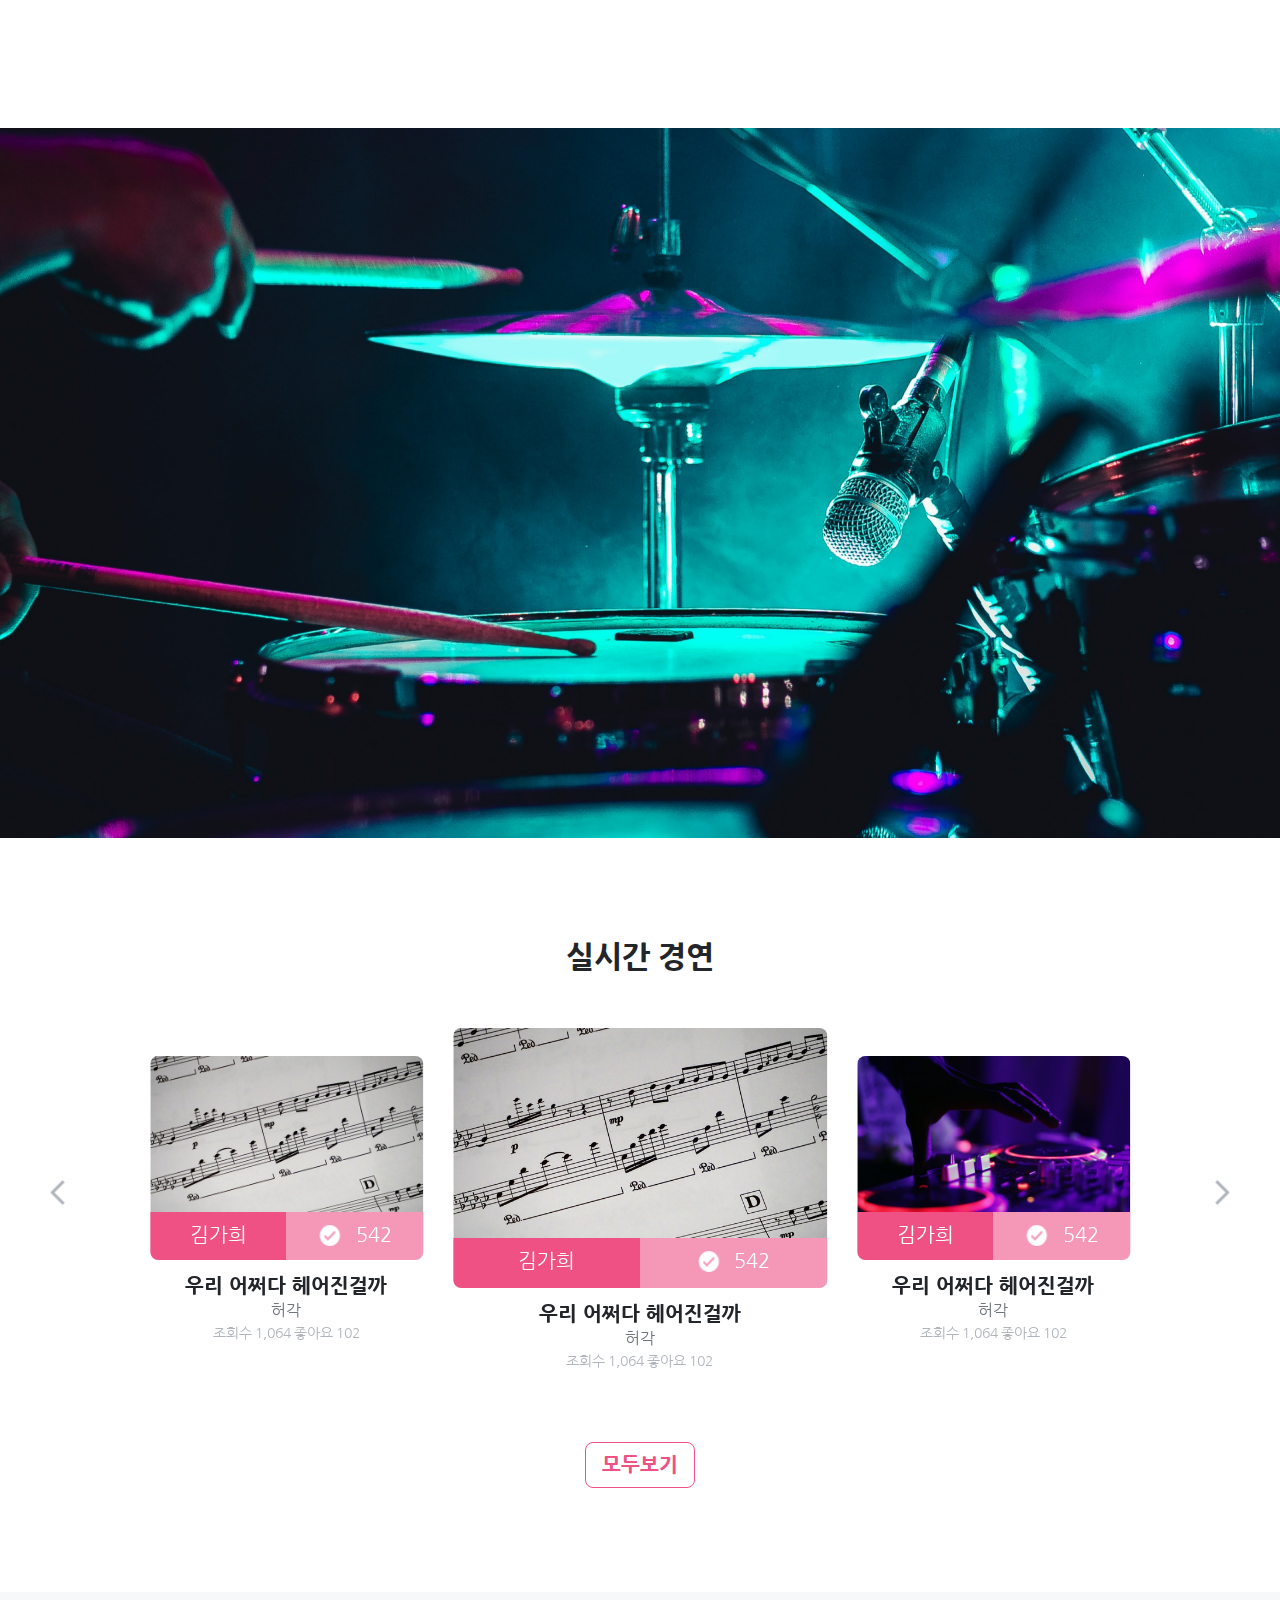
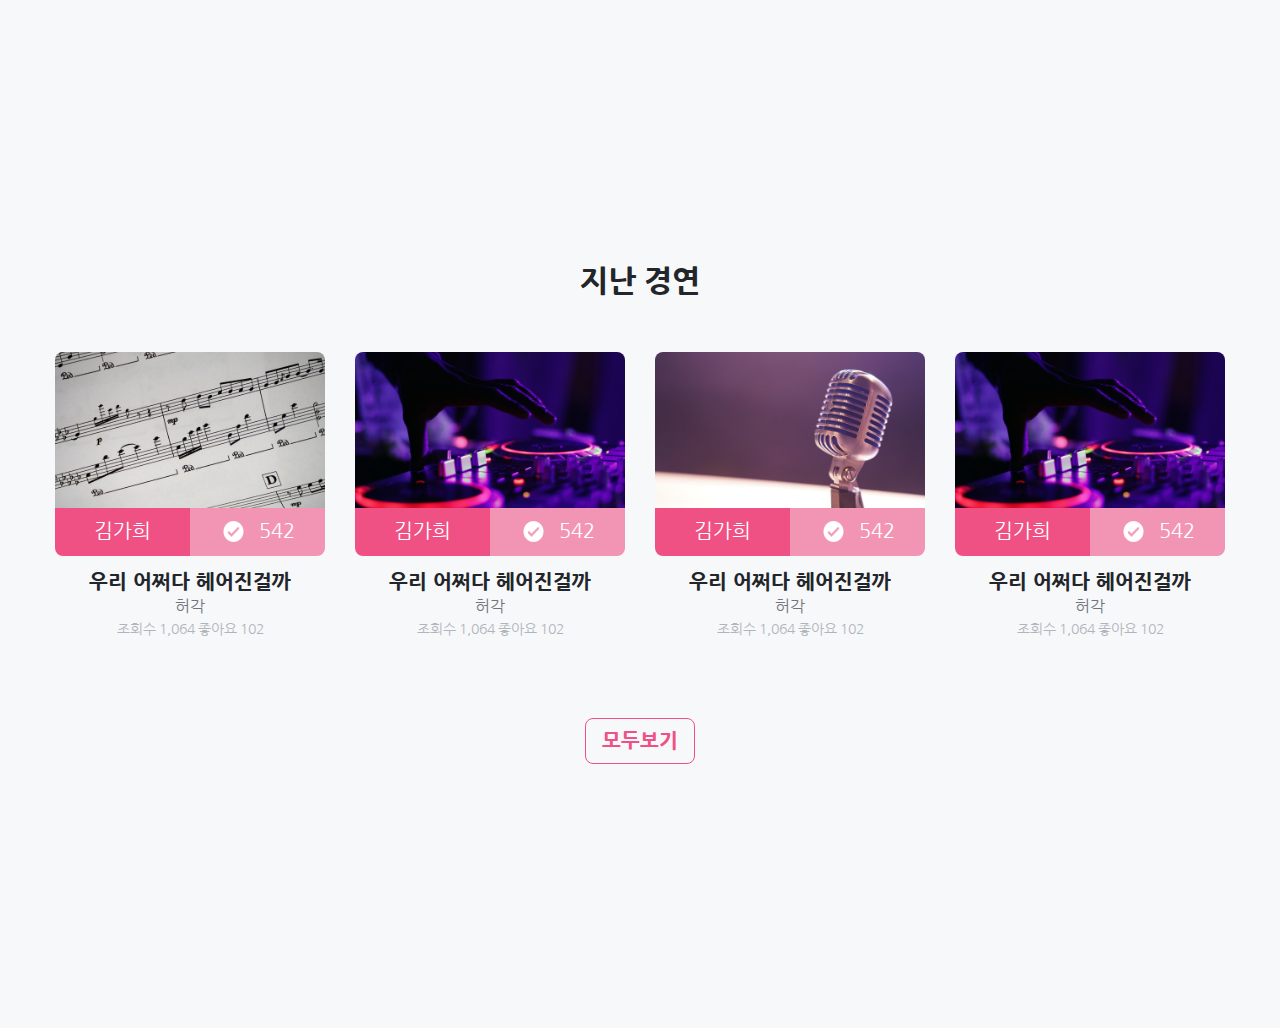
==== index.html @ 048a8e36 "Add files via upload" ====
<!DOCTYPE html>
<html lang="en">

<head>
    <meta charset="UTF-8">
    <meta http-equiv="X-UA-Compatible" content="IE=edge">
    <meta name="viewport" content="width=device-width, initial-scale=1.0">
    <title>:: Cover Star ::</title>
    <!-- Font -->
    <link rel="preconnect" href="https://fonts.googleapis.com">
    <link rel="preconnect" href="https://fonts.gstatic.com" crossorigin>
    <link href="https://fonts.googleapis.com/css2?family=Nanum+Gothic:wght@400;700;800&display=swap" rel="stylesheet">
    <!-- CSS -->
    <link rel="stylesheet" href="css/reset.css">
    <link rel="stylesheet" href="css/layout.css">
    <link rel="stylesheet" href="css/common.css">
    <link rel="stylesheet" href="css/style.css">
    <link rel="stylesheet" href="css/swiper_slider.css" />
    <link rel="stylesheet" href="css/media.css">
</head>

<body>
    <div class="wrap">
        <header></header>
        <div id="main">
            <div class="main-visual">
                <div class="bg-filter">
                    <div class="container">
                        <div class="visual-txt">
                            <h1>WHO IS THE NEXT<br> COVER STAR?</h1>
                            <div class="btn-area">
                                <input type="button" value="알아보기">
                            </div>
                            <!-- end btn-area -->
                        </div>
                        <!-- end visual-txt -->
                    </div>
                    <!-- end container -->
                </div>
                <!-- end bg-filter -->
            </div>
            <!-- end main-visual -->
            <section class="live-contest">
                <h1 class="sec-tit">실시간 경연</h1>
                <div class="container">
                    <div class="swiper-container mySwiper">
                        <div class="swiper-wrapper">
                            <div class="swiper-slide">
                                <div class="tb-square">
                                    <div class="thum-box">
                                        <img class="thum-img" src="img/thum_img01.jpg" alt="">
                                        <div class="support">
                                            <div class="cm-box applicant">
                                                <p>김가희</p>
                                            </div>
                                            <!-- end applicant -->
                                            <div class="cm-box vote-btn">
                                                <button><img src="img/circle_check.png" alt=""></button>
                                                <p class="count">542</p>
                                            </div>
                                            <!-- end vote-btn -->
                                        </div>
                                        <!-- end support -->
                                    </div>
                                    <!-- end thum-box -->
                                    <div class="video-info">
                                        <ul class="vd-song">
                                            <li class="song-tit">우리 어쩌다 헤어진걸까</li>
                                            <li class="song-nm">허각</li>
                                        </ul>
                                        <div class="play-status">
                                            <ul>
                                                <li>조회수</li>
                                                <li>1,064</li>
                                            </ul>
                                            <ul>
                                                <li>좋아요</li>
                                                <li>102</li>
                                            </ul>
                                        </div>
                                        <!-- end play-status -->
                                    </div>
                                    <!-- end video-info -->
                                </div>
                                <!-- end tb-square -->
                            </div>
                            <!-- end swiper-slide -->
                            <div class="swiper-slide">
                                <div class="tb-square">
                                    <div class="thum-box">
                                        <img class="thum-img" src="img/thum_img02.jpg" alt="">
                                        <div class="support">
                                            <div class="cm-box applicant">
                                                <p>김가희</p>
                                            </div>
                                            <!-- end applicant -->
                                            <div class="cm-box vote-btn">
                                                <button><img src="img/circle_check.png" alt=""></button>
                                                <p class="count">542</p>
                                            </div>
                                            <!-- end vote-btn -->
                                        </div>
                                        <!-- end support -->
                                    </div>
                                    <!-- end thum-box -->
                                    <div class="video-info">
                                        <ul class="vd-song">
                                            <li class="song-tit">우리 어쩌다 헤어진걸까</li>
                                            <li class="song-nm">허각</li>
                                        </ul>
                                        <div class="play-status">
                                            <ul>
                                                <li>조회수</li>
                                                <li>1,064</li>
                                            </ul>
                                            <ul>
                                                <li>좋아요</li>
                                                <li>102</li>
                                            </ul>
                                        </div>
                                        <!-- end play-status -->
                                    </div>
                                    <!-- end video-info -->
                                </div>
                                <!-- end tb-square -->
                            </div>
                            <!-- end swiper-slide -->
                            <div class="swiper-slide">
                                <div class="tb-square">
                                    <div class="thum-box">
                                        <img class="thum-img" src="img/thum_img03.jpg" alt="">
                                        <div class="support">
                                            <div class="cm-box applicant">
                                                <p>김가희</p>
                                            </div>
                                            <!-- end applicant -->
                                            <div class="cm-box vote-btn">
                                                <button><img src="img/circle_check.png" alt=""></button>
                                                <p class="count">542</p>
                                            </div>
                                            <!-- end vote-btn -->
                                        </div>
                                        <!-- end support -->
                                    </div>
                                    <!-- end thum-box -->
                                    <div class="video-info">
                                        <ul class="vd-song">
                                            <li class="song-tit">우리 어쩌다 헤어진걸까</li>
                                            <li class="song-nm">허각</li>
                                        </ul>
                                        <div class="play-status">
                                            <ul>
                                                <li>조회수</li>
                                                <li>1,064</li>
                                            </ul>
                                            <ul>
                                                <li>좋아요</li>
                                                <li>102</li>
                                            </ul>
                                        </div>
                                        <!-- end play-status -->
                                    </div>
                                    <!-- end video-info -->
                                </div>
                                <!-- end tb-square -->
                            </div>
                            <!-- end swiper-slide -->
                            <div class="swiper-slide">
                                <div class="tb-square">
                                    <div class="thum-box">
                                        <img class="thum-img" src="img/thum_img01.jpg" alt="">
                                        <div class="support">
                                            <div class="cm-box applicant">
                                                <p>김가희</p>
                                            </div>
                                            <!-- end applicant -->
                                            <div class="cm-box vote-btn">
                                                <button><img src="img/circle_check.png" alt=""></button>
                                                <p class="count">542</p>
                                            </div>
                                            <!-- end vote-btn -->
                                        </div>
                                        <!-- end support -->
                                    </div>
                                    <!-- end thum-box -->
                                    <div class="video-info">
                                        <ul class="vd-song">
                                            <li class="song-tit">우리 어쩌다 헤어진걸까</li>
                                            <li class="song-nm">허각</li>
                                        </ul>
                                        <div class="play-status">
                                            <ul>
                                                <li>조회수</li>
                                                <li>1,064</li>
                                            </ul>
                                            <ul>
                                                <li>좋아요</li>
                                                <li>102</li>
                                            </ul>
                                        </div>
                                        <!-- end play-status -->
                                    </div>
                                    <!-- end video-info -->
                                </div>
                                <!-- end tb-square -->
                            </div>
                            <!-- end swiper-slide -->
                        </div>
                        <!-- end swiper-wrapper -->
                        <div class="swiper-button-next"><img src="img/arrow_btn.png" alt=""></div>
                        <div class="swiper-button-prev"><img src="img/arrow_btn.png" alt=""></div>
                        <div class="swiper-pagination"></div>
                    </div>
                    <!-- end mySwiper -->
                    <div class="all-view">
                        <a href="">모두보기</a>
                    </div>
                    <!-- end all-view -->
                </div>
                <!-- end container -->
            </section>
            <section class="past-contest">
                <h1 class="sec-tit">지난 경연</h1>
                <div class="container">
                    <div class="past-video">
                        <div class="tb-square">
                            <div class="thum-box">
                                <img class="thum-img" src="img/thum_img01.jpg" alt="">
                                <div class="support">
                                    <div class="cm-box applicant">
                                        <p>김가희</p>
                                    </div>
                                    <!-- end applicant -->
                                    <div class="cm-box vote-btn">
                                        <button><img src="img/circle_check.png" alt=""></button>
                                        <p class="count">542</p>
                                    </div>
                                    <!-- end vote-btn -->
                                </div>
                                <!-- end support -->
                            </div>
                            <!-- end thum-box -->
                            <div class="video-info">
                                <ul class="vd-song">
                                    <li class="song-tit">우리 어쩌다 헤어진걸까</li>
                                    <li class="song-nm">허각</li>
                                </ul>
                                <div class="play-status">
                                    <ul>
                                        <li>조회수</li>
                                        <li>1,064</li>
                                    </ul>
                                    <ul>
                                        <li>좋아요</li>
                                        <li>102</li>
                                    </ul>
                                </div>
                                <!-- end play-status -->
                            </div>
                            <!-- end video-info -->
                        </div>
                        <!-- end tb-square -->
                        <div class="tb-square">
                            <div class="thum-box">
                                <img class="thum-img" src="img/thum_img02.jpg" alt="">
                                <div class="support">
                                    <div class="cm-box applicant">
                                        <p>김가희</p>
                                    </div>
                                    <!-- end applicant -->
                                    <div class="cm-box vote-btn">
                                        <button><img src="img/circle_check.png" alt=""></button>
                                        <p class="count">542</p>
                                    </div>
                                    <!-- end vote-btn -->
                                </div>
                                <!-- end support -->
                            </div>
                            <!-- end thum-box -->
                            <div class="video-info">
                                <ul class="vd-song">
                                    <li class="song-tit">우리 어쩌다 헤어진걸까</li>
                                    <li class="song-nm">허각</li>
                                </ul>
                                <div class="play-status">
                                    <ul>
                                        <li>조회수</li>
                                        <li>1,064</li>
                                    </ul>
                                    <ul>
                                        <li>좋아요</li>
                                        <li>102</li>
                                    </ul>
                                </div>
                                <!-- end play-status -->
                            </div>
                            <!-- end video-info -->
                        </div>
                        <!-- end tb-square -->
                        <div class="tb-square">
                            <div class="thum-box">
                                <img class="thum-img" src="img/thum_img03.jpg" alt="">
                                <div class="support">
                                    <div class="cm-box applicant">
                                        <p>김가희</p>
                                    </div>
                                    <!-- end applicant -->
                                    <div class="cm-box vote-btn">
                                        <button><img src="img/circle_check.png" alt=""></button>
                                        <p class="count">542</p>
                                    </div>
                                    <!-- end vote-btn -->
                                </div>
                                <!-- end support -->
                            </div>
                            <!-- end thum-box -->
                            <div class="video-info">
                                <ul class="vd-song">
                                    <li class="song-tit">우리 어쩌다 헤어진걸까</li>
                                    <li class="song-nm">허각</li>
                                </ul>
                                <div class="play-status">
                                    <ul>
                                        <li>조회수</li>
                                        <li>1,064</li>
                                    </ul>
                                    <ul>
                                        <li>좋아요</li>
                                        <li>102</li>
                                    </ul>
                                </div>
                                <!-- end play-status -->
                            </div>
                            <!-- end video-info -->
                        </div>
                        <!-- end tb-square -->
                        <div class="tb-square">
                            <div class="thum-box">
                                <img class="thum-img" src="img/thum_img02.jpg" alt="">
                                <div class="support">
                                    <div class="cm-box applicant">
                                        <p>김가희</p>
                                    </div>
                                    <!-- end applicant -->
                                    <div class="cm-box vote-btn">
                                        <button><img src="img/circle_check.png" alt=""></button>
                                        <p class="count">542</p>
                                    </div>
                                    <!-- end vote-btn -->
                                </div>
                                <!-- end support -->
                            </div>
                            <!-- end thum-box -->
                            <div class="video-info">
                                <ul class="vd-song">
                                    <li class="song-tit">우리 어쩌다 헤어진걸까</li>
                                    <li class="song-nm">허각</li>
                                </ul>
                                <div class="play-status">
                                    <ul>
                                        <li>조회수</li>
                                        <li>1,064</li>
                                    </ul>
                                    <ul>
                                        <li>좋아요</li>
                                        <li>102</li>
                                    </ul>
                                </div>
                                <!-- end play-status -->
                            </div>
                            <!-- end video-info -->
                        </div>
                        <!-- end tb-square -->
                    </div>
                    <!-- end past-video -->
                </div>
                <!-- end container -->
                <div class="all-view">
                    <a href="">모두보기</a>
                </div>
                <!-- end all-view -->
            </section>
            <!-- end past-contest -->
        </div>
        <!-- end main -->
        <footer></footer>
    </div>
    <!-- end wrap -->
    <!-- jQuery CDN -->
    <script src="https://code.jquery.com/jquery-1.7.2.min.js"></script>
    <!-- js -->
    <script src="js/main.js"></script>
    <script src="https://unpkg.com/swiper/swiper-bundle.min.js"></script>
    <script>
        $(function() {

            var swiper = new Swiper(".mySwiper", {
                centeredSlides: true,
                navigation: {
                    nextEl: ".swiper-button-next",
                    prevEl: ".swiper-button-prev",
                },
                loop: true,
                breakpoints: {
                    1200: {
                        slidesPerView: 3,
                    },
                    320: {
                        // slidesPerView: "auto",
                        slidesPerView: 1.5,
                        pagination: {
                            el: ".swiper-pagination",
                        }

                    },

                },

            });

        });
    </script>
</body>

</html>
---- css/layout.css ----
/* layout.css */

header {
    position: relative;
    height: 128px;
}

header .container {
    height: 100%;
}

header .menu-btn {
    display: none;
}

header .logo {
    top: 50%;
    left: 0;
    transform: translateY(-50%);
    position: absolute;
}

header .logo img {
    display: block;
}

header .sch-ab {
    position: absolute;
    top: 50%;
    left: 290px;
    transform: translateY(-50%);
}

header .searchBox {
    width: 492px;
    position: relative;
}

header .searchBox input {
    width: 100%;
    border-radius: 8px;
    background: transparent;
    border: 1px solid #b0b5bc;
    padding: 10px 20px 10px 54px;
    font-size: 24px;
    font-weight: bold;
}

header .searchBox button {
    position: absolute;
    top: 50%;
    left: 10px;
    transform: translateY(-50%);
}

header nav {
    position: absolute;
    top: 50%;
    right: 0;
    transform: translateY(-50%);
}

header nav ul {
    display: inline-block;
    vertical-align: middle;
}

header nav ul li {
    display: inline-block;
    vertical-align: middle;
    margin-left: 16px;
}

header nav ul li a {
    color: #4b5056;
    font-weight: bold;
    font-size: 20px;
}

header nav .attend-btn {
    background: #ef5185;
    border-radius: 8px;
    color: #fff;
    padding: 13px 20px;
    font-size: 20px;
    display: inline-block;
    vertical-align: middle;
    border: none;
    font-weight: bold;
    margin-left: 16px;
}
---- css/common.css ----
/* common thumbnail */

.tb-square {
    width: 100%;
}

.tb-square .thum-box {
    height: 204px;
    position: relative;
    cursor: pointer;
}

.tb-square .thum-box .thum-img {
    width: 100%;
    height: 156px;
    border-radius: 8px 8px 0 0;
    display: block;
    object-fit: cover;
}

.tb-square .thum-box .support {
    position: absolute;
    bottom: 0;
    left: 0;
    width: 100%;
    height: calc(100% - 156px);
}

.tb-square .thum-box .support {
    font-size: 0;
}

.tb-square .thum-box .support .cm-box {
    display: inline-block;
    vertical-align: middle;
    width: 50%;
    height: 100%;
    padding: 11px 0;
    text-align: center;
}

.tb-square .thum-box .support .cm-box p {
    color: #fff;
    font-size: 20px;
}

.tb-square .thum-box .support .applicant {
    background: #ef5185;
    border-radius: 0 0 0 8px;
}

.tb-square .thum-box .support .vote-btn {
    background: rgba(239, 81, 133, 0.6);
}

.tb-square .thum-box .support .vote-btn button {
    display: inline-block;
    vertical-align: middle;
    width: 25px;
    height: 25px;
}

.tb-square .thum-box .support .vote-btn {
    border-radius: 0 0 8px 0;
}

.tb-square .thum-box .support .vote-btn button img {
    width: 100%;
    height: 100%;
}

.tb-square .thum-box .support .vote-btn p {
    display: inline-block;
    vertical-align: middle;
    margin-left: 10px;
}

.tb-square .video-info {
    text-align: center;
    margin-top: 16px;
}

.tb-square .video-info .vd-song {
    margin-bottom: 4px;
}

.tb-square .video-info .vd-song .song-tit {
    font-size: 20px;
    color: #222529;
    font-weight: 800;
    margin-bottom: 4px;
}

.tb-square .video-info .vd-song .song-nm {
    font-size: 16px;
    color: #6f757c;
}

.tb-square .video-info .play-status ul {
    display: inline-block;
    vertical-align: middle;
}

.tb-square .video-info .play-status li {
    display: inline-block;
    vertical-align: middle;
    font-size: 14px;
    color: #b0b5bc;
}
---- css/style.css ----
/* style.css */

.main-visual {
    width: 100%;
    height: 710px;
    position: relative;
    background-image: url("../img/visual_img.png");
    background-repeat: no-repeat;
    background-size: cover;
    background-position: center center;
}

.main-visual .bg-filter {
    width: 100%;
    height: 100%;
    background: transparent;
    animation: bg-ani 1s linear;
    animation-delay: 0;
    animation-fill-mode: forwards;
    animation-play-state: running;
}

@keyframes bg-ani {
    0% {
        background: transparent;
        opacity: 0;
    }
    100% {
        opacity: 1;
        background: linear-gradient(to left, rgba(239, 81, 133, .2)0%, rgba(239, 81, 133, .8) 100%);
    }
}

.main-visual .container {
    height: 100%;
}

.main-visual .visual-txt {
    position: absolute;
    top: 50%;
    left: 0;
    transform: translateY(-50%);
    width: 100%;
    animation: visual-ani 1s linear;
    animation-delay: 1s;
    animation-fill-mode: forwards;
    animation-play-state: running;
    opacity: 0;
}

@keyframes visual-ani {
    0% {
        opacity: 0;
    }
    100% {
        opacity: 1;
    }
}

.main-visual h1 {
    font-size: 78px;
    font-weight: bolder;
    color: #fff;
    margin-bottom: 24px;
}

.main-visual .btn-area {
    font-size: 0;
}

.main-visual .btn-area input {
    color: #fff;
    font-size: 24px;
    padding: 16px 24px;
    border: 1px solid #fff;
    border-radius: 8px;
    background: transparent;
}

.main-visual .btn-area input:hover {
    background: #ef5185;
    border: 1px solid #ef5185;
}

#main .sec-tit {
    font-size: 30px;
    color: #222529;
    font-weight: 800;
    text-align: center;
    margin-bottom: 56px;
}

#main .live-contest {
    padding: 104px 0;
}

#main .live-contest .mySwiper {
    overflow: hidden;
    margin: 0 95px 72px;
}

#main .live-contest .swiper-slide {
    text-align: center;
    padding: 0 15px;
}

#main .all-view {
    text-align: center;
    margin: 0 auto;
}

#main .all-view a {
    font-size: 20px;
    color: #ef5185;
    display: inline-block;
    font-weight: 800;
    padding: 12px 16px;
    border: 1px solid #ef5185;
    border-radius: 8px;
}


/* main : prev-contest */

#main .past-contest {
    background: #f7f8f9;
    padding: 274px 0 264px 0;
}

#main .past-contest .past-video {
    display: flex;
    margin-bottom: 80px;
}

#main .past-contest .tb-square {
    flex: 1;
    padding: 0 15px;
}
---- css/media.css ----
/* media.css */

@media only screen and (min-width:320px) and (max-width: 360px) {
    html {
        font-size: 62.5%;
    }
}

@media only screen and (min-width:361px) and (max-width: 375px) {
    html {
        font-size: 62.5%;
    }
}

@media only screen and (max-width: 412px) {
    html {
        font-size: 62.5%;
    }
}

@media only screen and (max-width: 640px) {
    html {
        font-size: 62.5%;
    }
}

@media only screen and (max-width: 768px) {
    html {
        font-size: 62.5%;
    }
}

@media only screen and (max-width: 1024px) {
    html {
        font-size: 62.5%;
    }
}

@media only screen and (max-width: 1199px) {
    html {
        font-size: 62.5%;
    }
    .wrap {
        overflow: hidden;
    }
    .container {
        max-width: 100%;
    }
    header {
        height: 60px;
    }
    header .menu-btn {
        position: absolute;
        top: 50%;
        left: 20px;
        transform: translateY(-50%);
        display: inline-block;
    }
    header .logo {
        display: none;
    }
    header .sch-ab {
        left: 60px;
        width: calc(100% - 165px);
    }
    header .searchBox {
        width: 100%;
    }
    header .searchBox input {
        font-size: 14px;
        padding: 4px 10px 4px 28px;
        border-radius: 4px;
    }
    header .searchBox button {
        width: 16px;
        height: 16px;
    }
    header nav {
        right: 20px;
    }
    header nav ul {
        display: none;
    }
    header nav .attend-btn {
        font-size: 14px;
        padding: 4px 8px;
        border-radius: 4px;
    }
    /* index */
    .main-visual {
        height: 256px;
    }
    .main-visual .bg-filter {
        background: linear-gradient(to left, rgba(239, 81, 133, 0.2)0%, rgba(239, 81, 133, 1) 80%);
    }
    .main-visual .visual-txt {
        left: 23px;
    }
    .main-visual h1 {
        font-size: 24px;
        margin-bottom: 8px;
    }
    .main-visual .btn-area input {
        font-size: 14px;
        padding: 4px 8px;
        border-radius: 4px;
        margin-right: 7px;
    }
    #main .sec-tit {
        font-size: 16px;
        margin-bottom: 24px;
    }
    #main .live-contest {
        padding: 40px 0;
    }
    #main .live-contest .mySwiper {
        margin: 0 0 65px 0;
    }
    #main .past-contest .past-video {
        display: block;
        font-size: 0;
    }
    #main .live-contest .swiper-slide {
        padding: 0 8px;
    }
    #main .all-view a {
        font-size: 12px;
        border: none;
        padding: 0;
    }
    /* common thumbnail */
    .tb-square .thum-box {
        height: 116px;
    }
    .tb-square .thum-box .thum-img {
        height: 84px;
    }
    .tb-square .video-info .vd-song .song-tit {
        font-size: 14px;
    }
    .tb-square .video-info .vd-song .song-nm {
        font-size: 14px;
    }
    .tb-square .video-info .play-status li {
        font-size: 11px;
    }
    .tb-square .thum-box .support {
        height: calc(100% - 84px);
    }
    .tb-square .thum-box .support .cm-box {
        padding: 8px 0;
    }
    .tb-square .thum-box .support .cm-box p {
        font-size: 14px;
    }
    .tb-square .thum-box .support .vote-btn button {
        width: 16px;
        height: 16px;
    }
    .tb-square .thum-box .support .vote-btn p {
        margin-left: 4px;
    }
    #main .past-contest {
        padding: 40px 20px;
    }
    #main .past-contest .tb-square {
        padding: 0 0 16px 0;
        flex: unset;
        display: inline-block;
        width: 50%;
    }
    #main .past-contest .tb-square:nth-child(2n) {
        padding-left: 8px;
    }
    #main .past-contest .tb-square:nth-child(2n-1) {
        padding-right: 8px;
    }
    #main .past-contest .past-video {
        margin-bottom: 16px;
    }
    /* swiper */
    .swiper-slide-active .thum-box {
        height: 148px !important;
    }
    .swiper-slide-active .thum-img {
        height: 116px !important;
    }
    .swiper-slide-active .tb-square .thum-box .support {
        height: calc(100% - 116px) !important;
    }
    .swiper-slide-active .tb-square .thum-box .support .cm-box {
        padding: 6px 0;
    }
    .swiper-slide-active .tb-square .thum-box .support .cm-box p {
        font-size: 16px;
    }
    .swiper-slide-prev,
    .swiper-slide-next {
        width: auto !important;
    }
    .swiper-slide-active {
        width: auto !important;
        /* padding: 0 16px !important; */
    }
    .swiper-button-next,
    .swiper-button-prev {
        top: auto;
        bottom: 40px;
        width: 16px;
        height: 16px;
    }
    .swiper-button-next,
    .swiper-rtl .swiper-button-prev {
        right: 75px;
    }
    .swiper-button-prev,
    .swiper-rtl .swiper-button-next {
        left: 75px;
    }
}
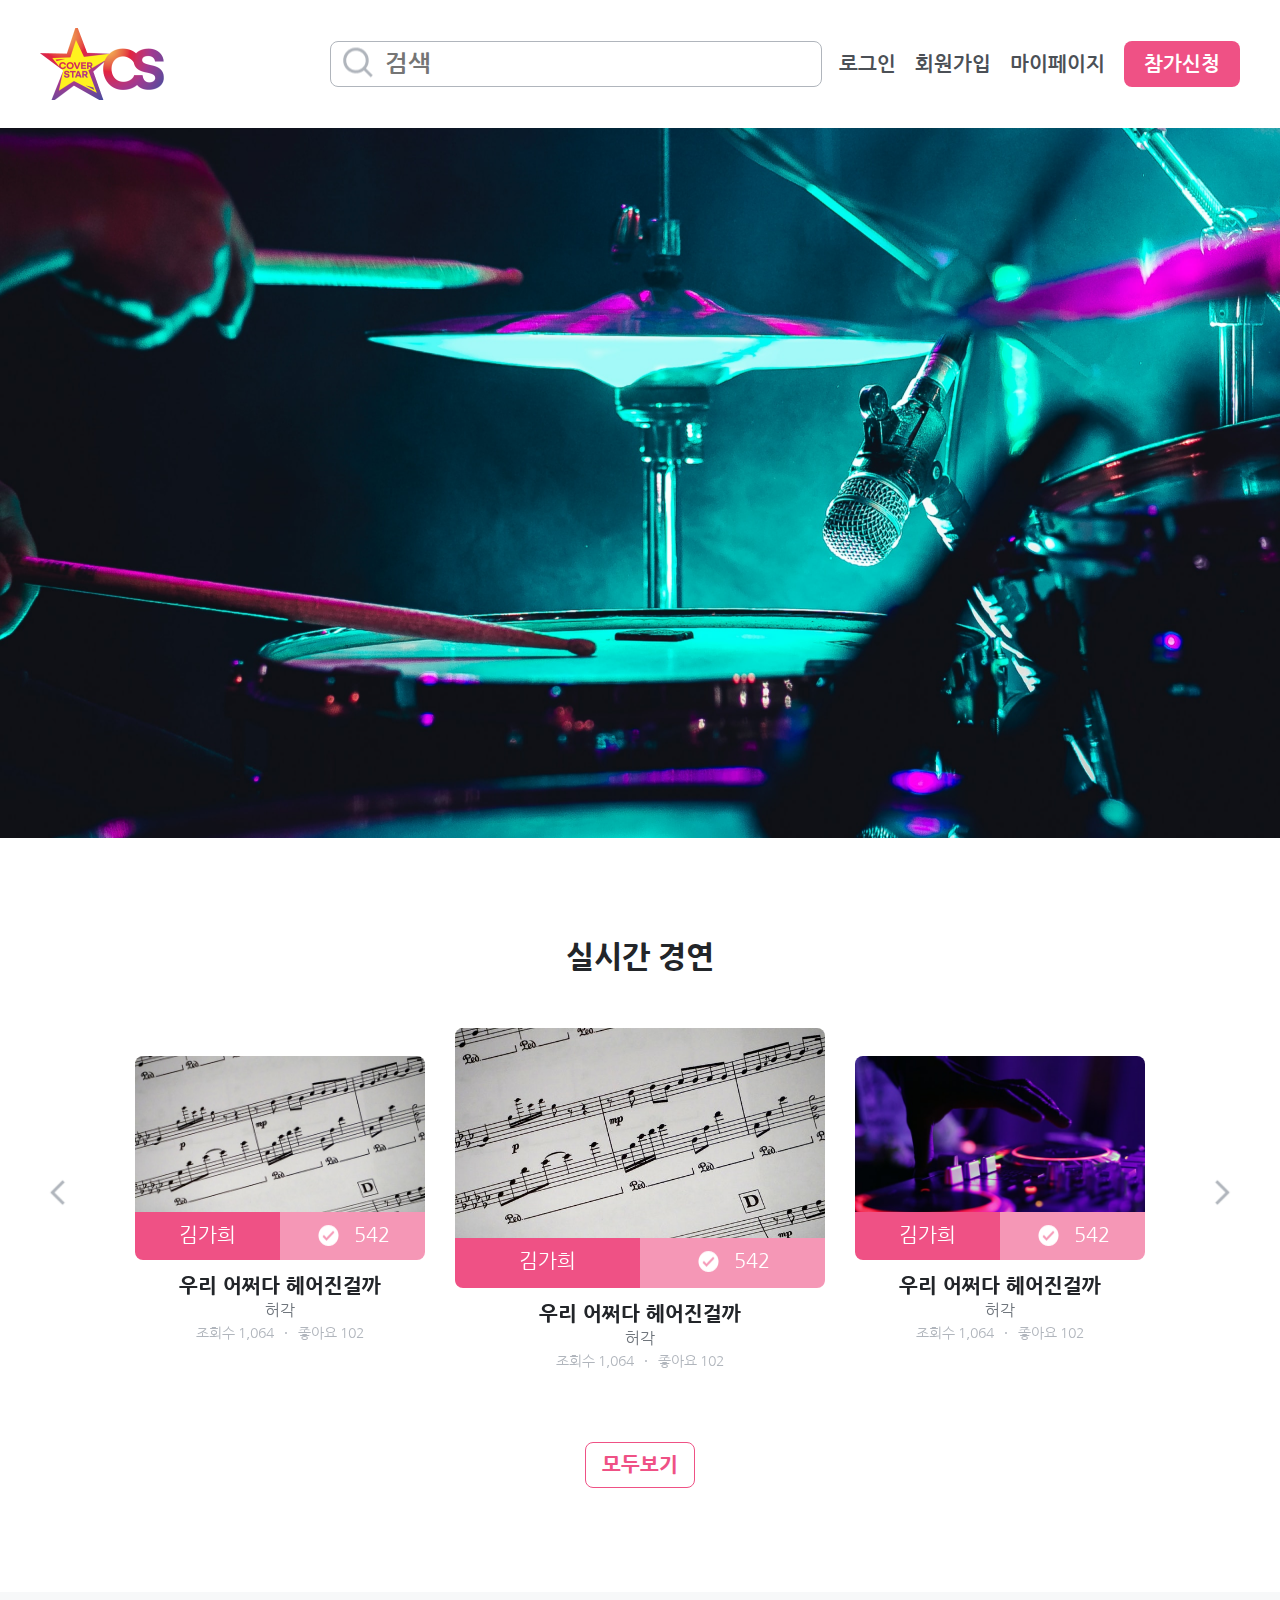
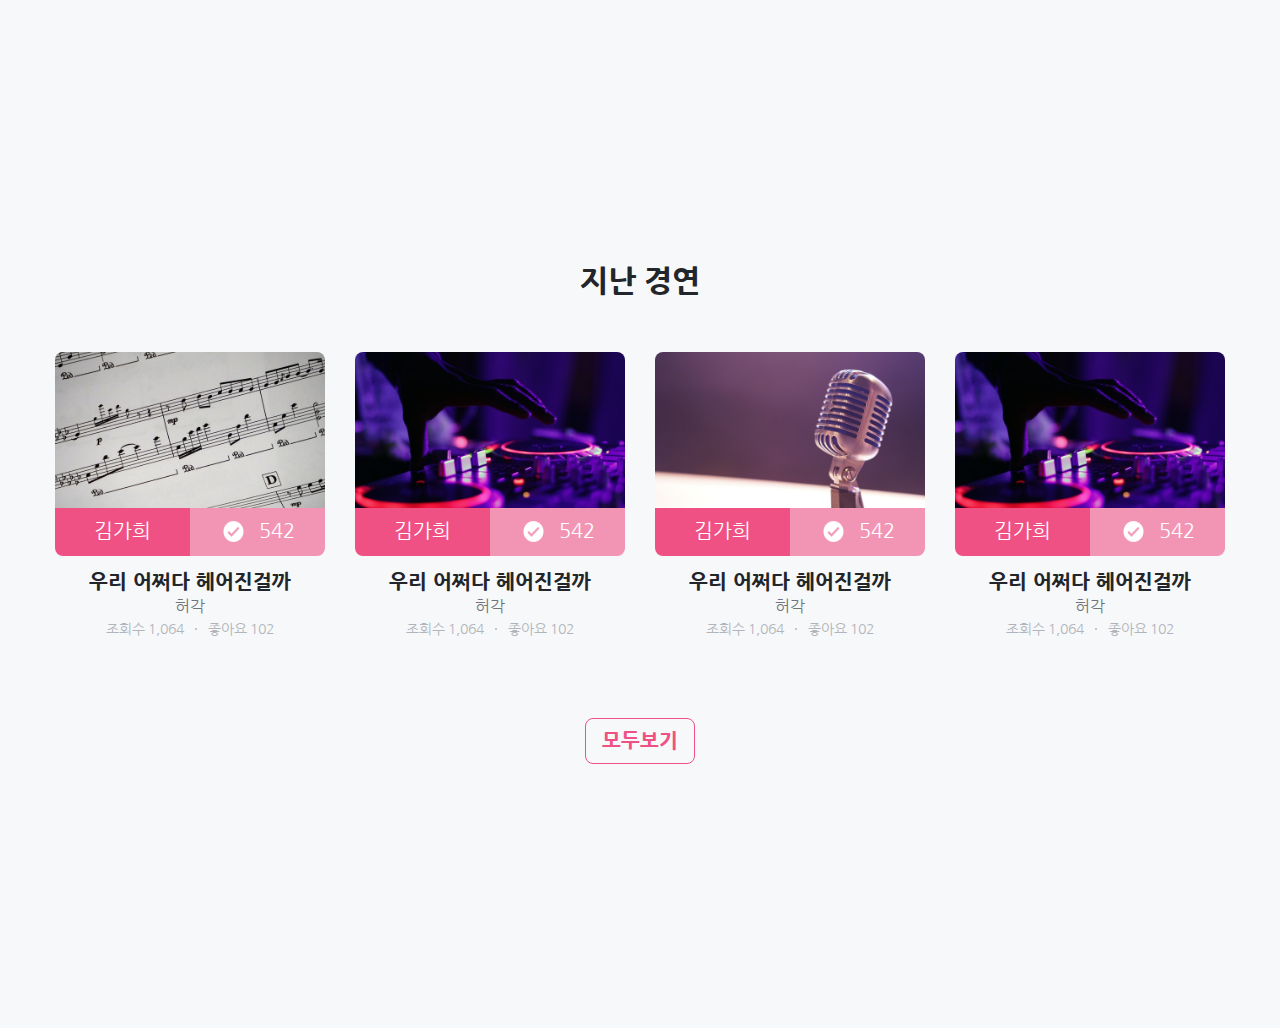
==== commit 939746e6: "Add files via upload" ====
--- a/index.html
+++ b/index.html
@@ -383,7 +383,6 @@
             <!-- end past-contest -->
         </div>
         <!-- end main -->
-        <footer></footer>
     </div>
     <!-- end wrap -->
     <!-- jQuery CDN -->
@@ -406,8 +405,7 @@
                         slidesPerView: 3,
                     },
                     320: {
-                        // slidesPerView: "auto",
-                        slidesPerView: 1.5,
+                        slidesPerView: 1.8,
                         pagination: {
                             el: ".swiper-pagination",
                         }
--- a/css/common.css
+++ b/css/common.css
@@ -101,6 +101,17 @@
     vertical-align: middle;
 }
 
+.tb-square .video-info .play-status ul:first-child::after {
+    content: "";
+    display: inline-block;
+    vertical-align: middle;
+    width: 2px;
+    height: 2px;
+    background: #b0b5bc;
+    border-radius: 50%;
+    margin: 0 8px;
+}
+
 .tb-square .video-info .play-status li {
     display: inline-block;
     vertical-align: middle;
--- a/css/style.css
+++ b/css/style.css
@@ -97,11 +97,12 @@
 #main .live-contest .mySwiper {
     overflow: hidden;
     margin: 0 95px 72px;
+    margin: 0 0 72px 0;
 }
 
 #main .live-contest .swiper-slide {
     text-align: center;
-    padding: 0 15px;
+    /* padding: 0 15px; */
 }
 
 #main .all-view {
--- a/css/media.css
+++ b/css/media.css
@@ -141,6 +141,9 @@
     .tb-square .video-info .vd-song .song-nm {
         font-size: 14px;
     }
+    .tb-square .video-info .play-status ul:first-child::after {
+        margin: 0 4px;
+    }
     .tb-square .video-info .play-status li {
         font-size: 11px;
     }
@@ -196,10 +199,10 @@
     }
     .swiper-slide-prev,
     .swiper-slide-next {
-        width: auto !important;
+        width: auto;
     }
     .swiper-slide-active {
-        width: auto !important;
+        width: auto;
         /* padding: 0 16px !important; */
     }
     .swiper-button-next,
